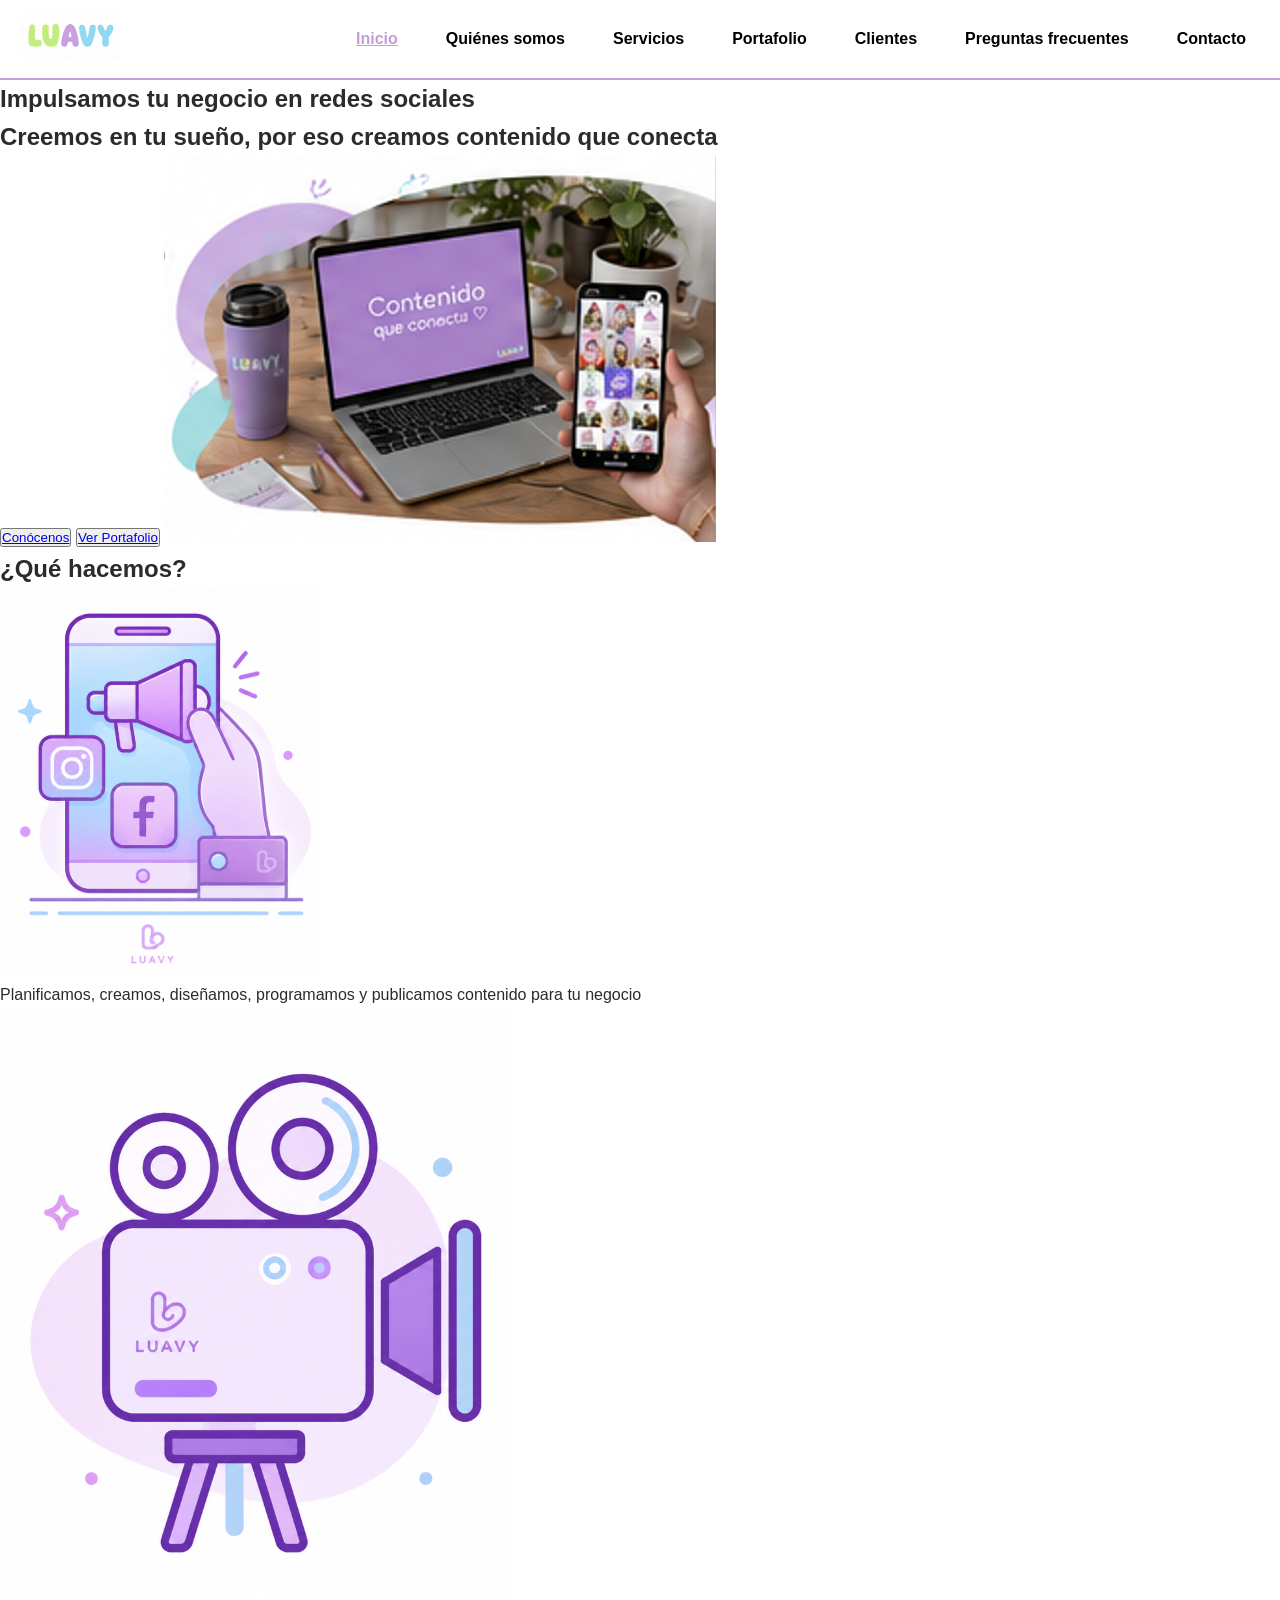
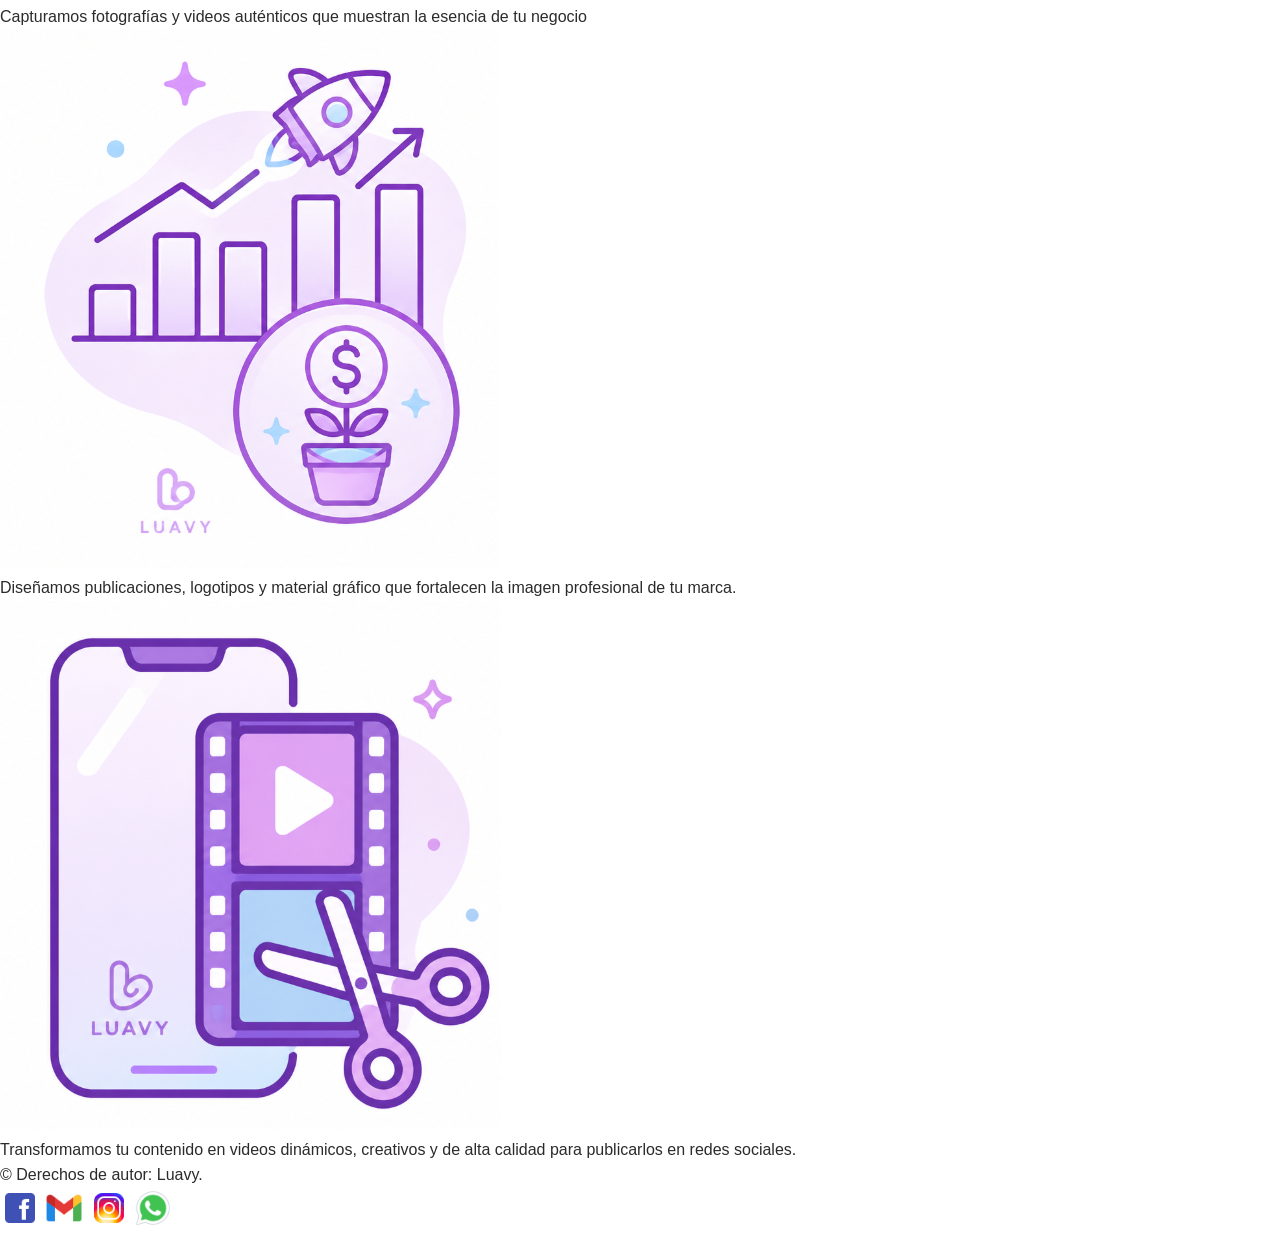
==== index.html @ 4c8e9f39 "Cambios en nav" ====
<!DOCTYPE html>
<html lang="es">
<head>
    <meta charset="UTF-8">
    <meta name="viewport" content="width=device-width, initial-scale=1.0">
    <meta name="description" content="Potencia la imagen digital de tu clínica o empresa con LUAVY. Especialistas en manejo de redes sociales, branding y diseño gráfico en Occidente. ¡Ver portafolio!">
    <meta name="keywords" content="redes sociales, diseño grafico, branding, luavy">
    <meta name="author" content="Jonder Andrey Chacón Umaña, Tania Pamela Loria Carballo, Yoel Chaves Alvarado">
    <link rel="icon" type="image/x-icon" href="img/logo/logo.ico">
    <title>Luavy - Inicio</title>
    <link rel="stylesheet" href="css/estilos.css">
</head>
<body>
    <header>
        <nav>
            <a href="index.html"><img src="img/logo/logo.jpeg" alt="Logo de Luavy" width="100" height="50"></a>
            <ul>
                <li><a href="index.html" class="activo">Inicio</a></li>
                <li><a href="pages/quienes_somos.html">Quiénes somos</a></li>
                <li><a href="pages/servicios.html">Servicios</a></li>
                <li><a href="pages/portafolio.html">Portafolio</a></li>
                <li><a href="pages/clientes.html">Clientes</a></li>
                <li><a href="pages/preguntas_frecuentes.html">Preguntas frecuentes</a></li>
                <li><a href="pages/contacto.html">Contacto</a></li>
            </ul>
        </nav>
    </header>

    <main>
        <section id="banner">
            <!-- Eslogan -->
            <h1>Impulsamos tu negocio en redes sociales</h1>
            <h2>Creemos en tu sueño, por eso creamos contenido que conecta</h2>
            <button><a href="pages/quienes_somos.html">Conócenos </a> </button>
            <button><a href="pages/portafolio.html"> Ver Portafolio</a></button>
            <img src="img/banner/banner.png" alt="Banner">
        </section>
        <!-- ¿Qué Hacemos? Resumen del trabajo y los servicios  -->
        <section class="queHacemos">
            <h2>¿Qué hacemos?</h2>
            <section class="descripcionQH">
                <!--Icono -->
                <img src="img/iconos/servicios/ManejoRedesSociales.png" alt="Manejo de Redes Sociales">
                <!-- Descripción del trabajo -->
                <p>Planificamos, creamos, diseñamos, programamos y publicamos contenido para tu negocio</p>
            </section>
            <section class="descripcionQH">
                <!--Icono -->
                <img src="img/iconos/servicios/CreaciónContenido.png" alt="Creación de Contenido">
                <!-- Descripción del trabajo -->                             
                <p>Capturamos fotografías y videos auténticos que muestran la esencia de tu negocio</p>
            </section>        
            <section class="descripcionQH">
                <!--Icono -->
                <img src="img/iconos/servicios/IdentidadVisual.png" alt="Identidad Visual">
                <!-- Descripción del trabajo -->
                <p> Diseñamos publicaciones, logotipos y material gráfico que fortalecen la imagen profesional de tu marca.</p>
            </section>
            <section class="descripcionQH">
                 <!--Icono -->
                <img src="img/iconos/servicios/Edición.png" alt="Edición">
                <!-- Descripción del trabajo -->
                <p>Transformamos tu contenido en videos dinámicos, creativos y de alta calidad para publicarlos en redes sociales.</p>
            </section>
        </section>        
    </main>

    <footer>
        <div>
            <p>&copy; Derechos de autor: Luavy.</p>
            <a href="https://www.facebook.com/share/1bbfkhf3eX/"><img src="img/iconos/redes/facebook.png" alt="Logo de Facebook" width="40" height="40"></a>
            <a href="mailto:luavycr@gmail.com"><img src="img/iconos/redes/gmail.png" alt="Logo de Correo Electrónico" width="40" height="40"></a>
            <a href="https://www.instagram.com/luavycr?igsh=MXdvM2ttZTNzbWc0"><img src="img/iconos/redes/instagram.png" alt="Logo de Instagram" width="40" height="40"></a>
            <a href="https://wa.me/50671424874"><img src="img/iconos/redes/whatsapp.png" alt="Logo de WhatsApp" width="40" height="40"></a>
        </div>
    </footer>
</body>
</html>
---- css/estilos.css ----
* {
    box-sizing: border-box;
    margin: 0;
    padding: 0;
}

body {
    font-family: 'Segoe UI', Verdana, Arial, sans-serif;
    background-color: #ffffff;
    color: #2b2b2b;
    line-height: 1.6;
}

header {
    padding: 10px 0;
    border-bottom: 2px solid #c49ed4;
}

nav {
    display: flex;
    justify-content: space-between;
    align-items: center;
    padding: 0 20px;
}

header nav ul {
    list-style: none;
    display: flex;
    flex-wrap: wrap;
    justify-content: center;
    gap: 20px;
    padding: 10px 0;
}

header nav ul li a {
    color: #000000;
    text-decoration: none;
    font-weight: 600;
    padding: 6px 14px;
    border-radius: 6px;
    transition: background-color 0.3s ease, color 0.3s ease;
}

header nav ul li a:hover {
    border: 2px solid #c49ed4;
    text-decoration: underline;
}

header nav ul li a.activo {
    color: #c49ed4;
    text-decoration: underline;
}
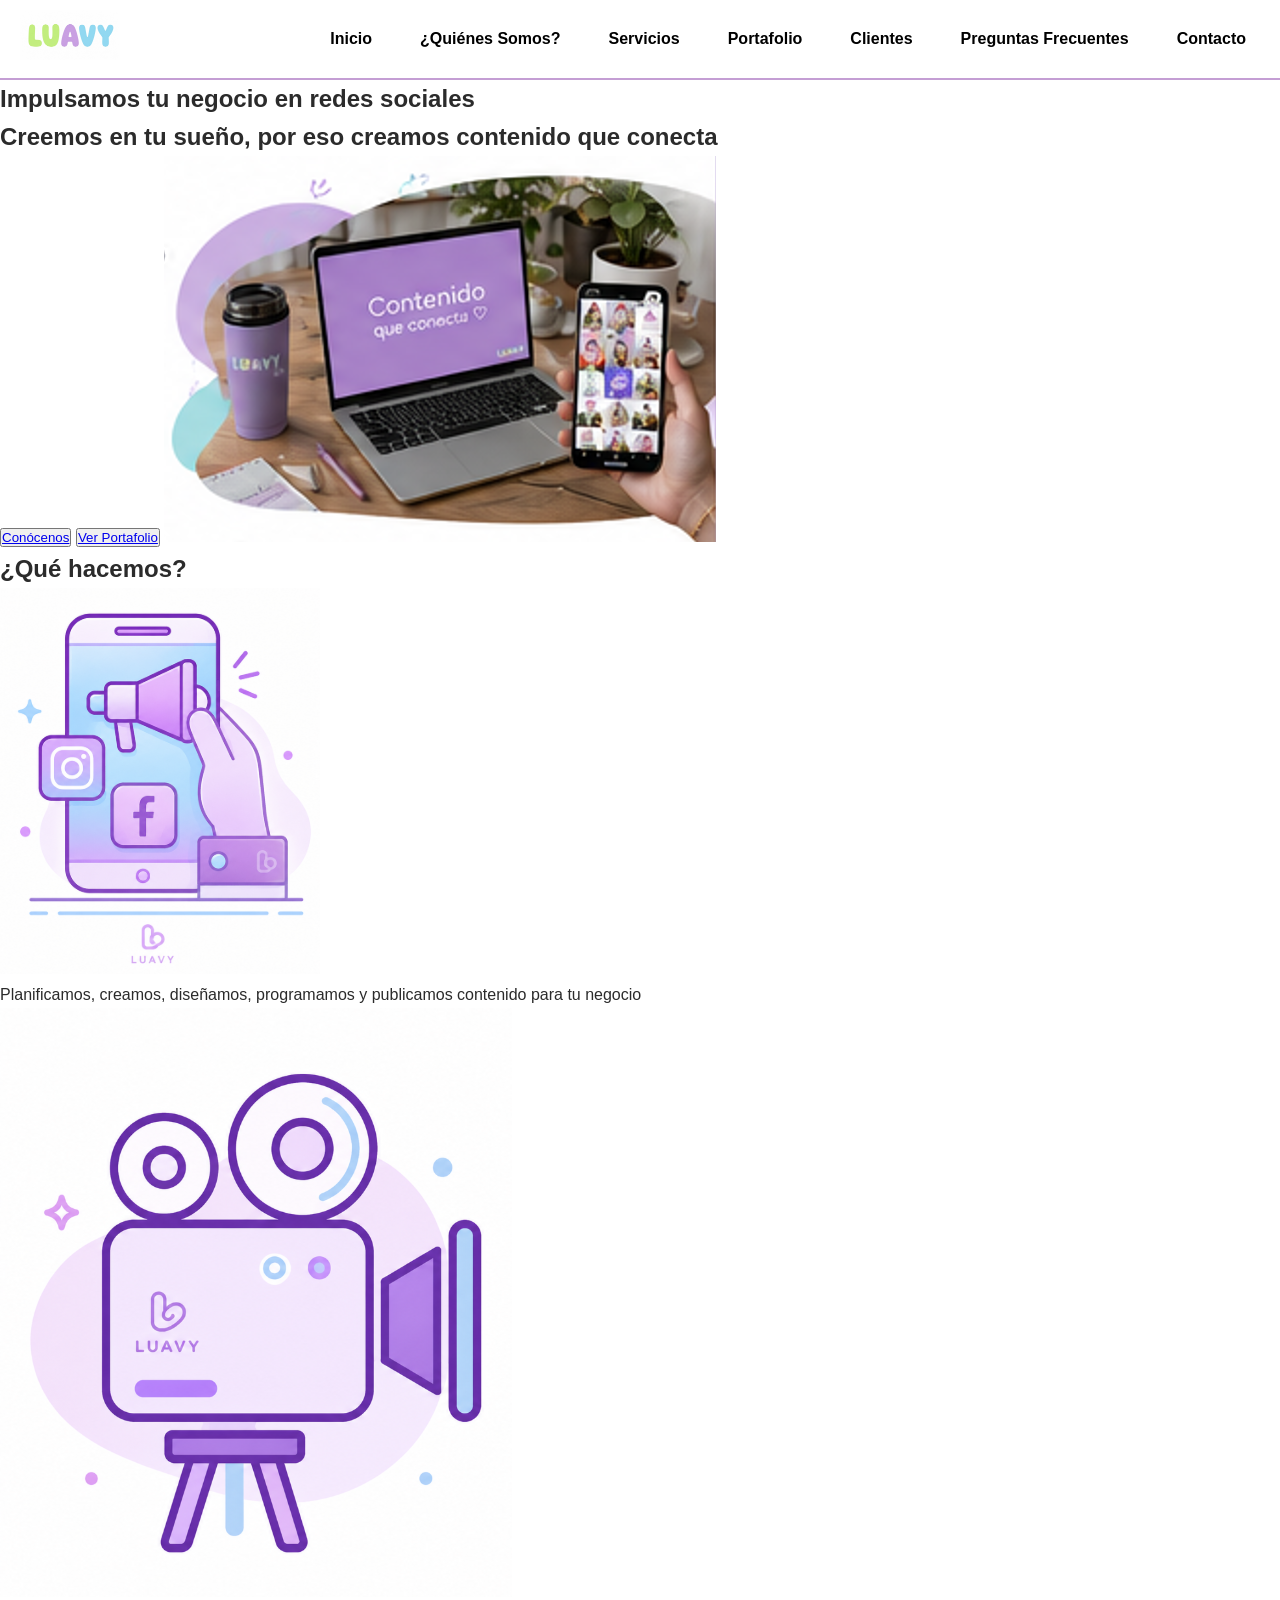
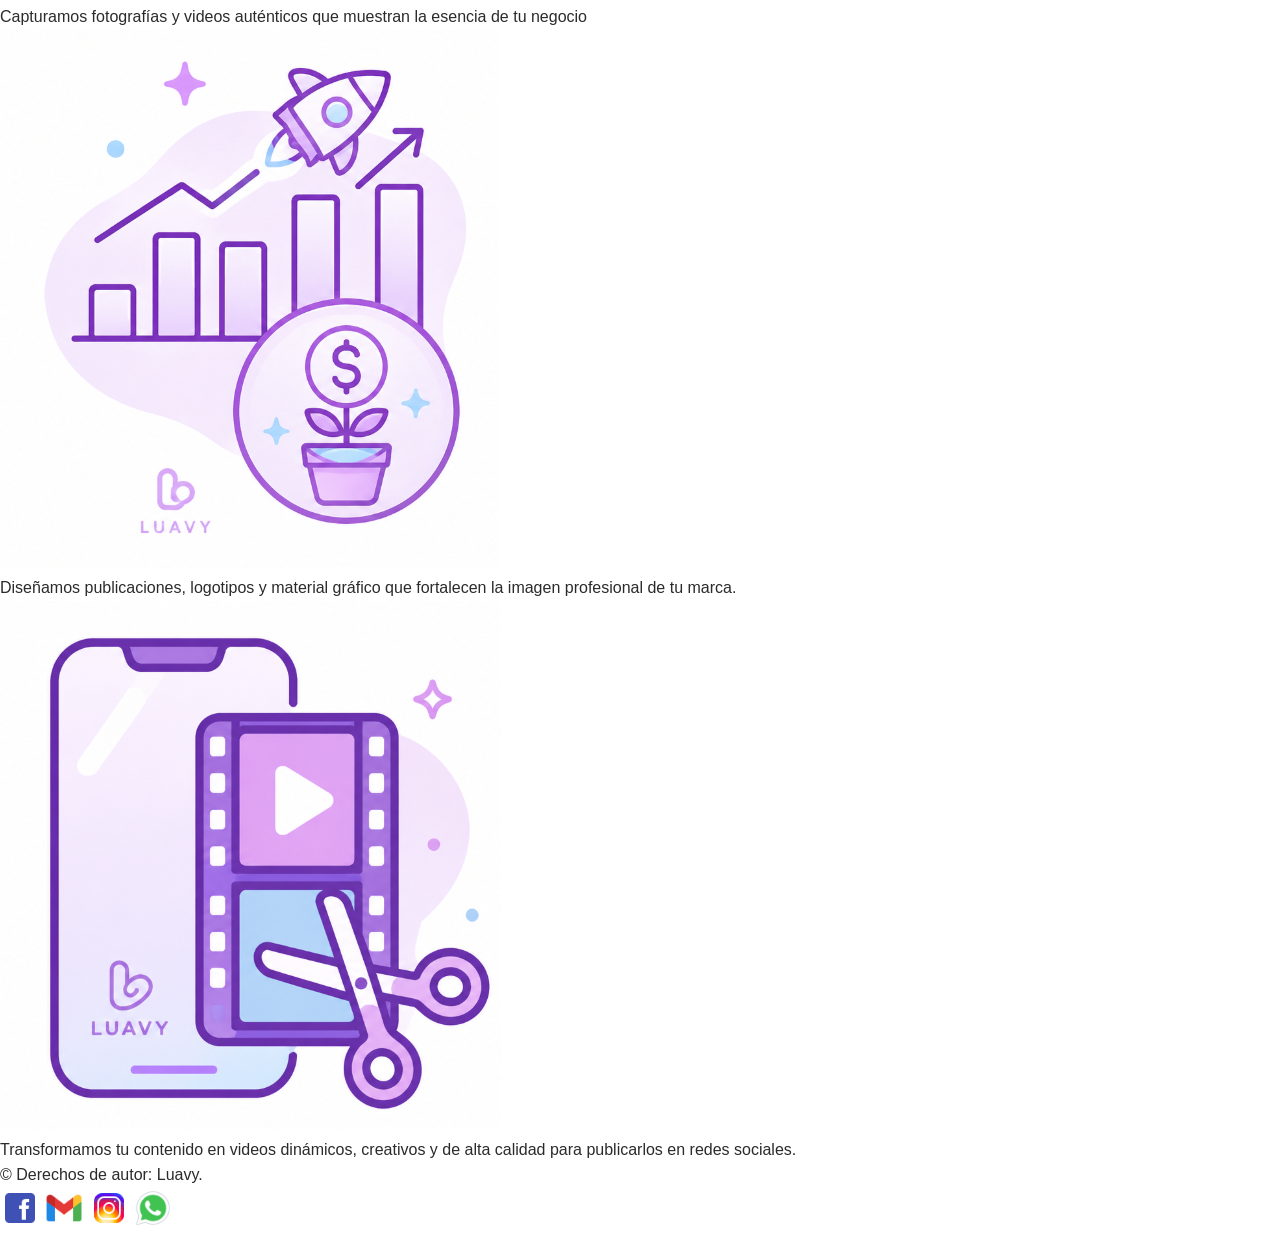
==== commit 743edfda: "Correcciones otográficas" ====
--- a/index.html
+++ b/index.html
@@ -7,20 +7,20 @@
     <meta name="keywords" content="redes sociales, diseño grafico, branding, luavy">
     <meta name="author" content="Jonder Andrey Chacón Umaña, Tania Pamela Loria Carballo, Yoel Chaves Alvarado">
     <link rel="icon" type="image/x-icon" href="img/logo/logo.ico">
+    <link rel="stylesheet" href="css/estilos.css">
     <title>Luavy - Inicio</title>
-    <link rel="stylesheet" href="css/estilos.css">
 </head>
 <body>
     <header>
         <nav>
             <a href="index.html"><img src="img/logo/logo.jpeg" alt="Logo de Luavy" width="100" height="50"></a>
-            <ul>
-                <li><a href="index.html" class="activo">Inicio</a></li>
-                <li><a href="pages/quienes_somos.html">Quiénes somos</a></li>
+            <ul>                
+                <li><a href="index.html">Inicio</a></li>
+                <li><a href="pages/quienes_somos.html">¿Quiénes Somos?</a></li>
                 <li><a href="pages/servicios.html">Servicios</a></li>
                 <li><a href="pages/portafolio.html">Portafolio</a></li>
                 <li><a href="pages/clientes.html">Clientes</a></li>
-                <li><a href="pages/preguntas_frecuentes.html">Preguntas frecuentes</a></li>
+                <li><a href="pages/preguntas_frecuentes.html">Preguntas Frecuentes</a></li>
                 <li><a href="pages/contacto.html">Contacto</a></li>
             </ul>
         </nav>
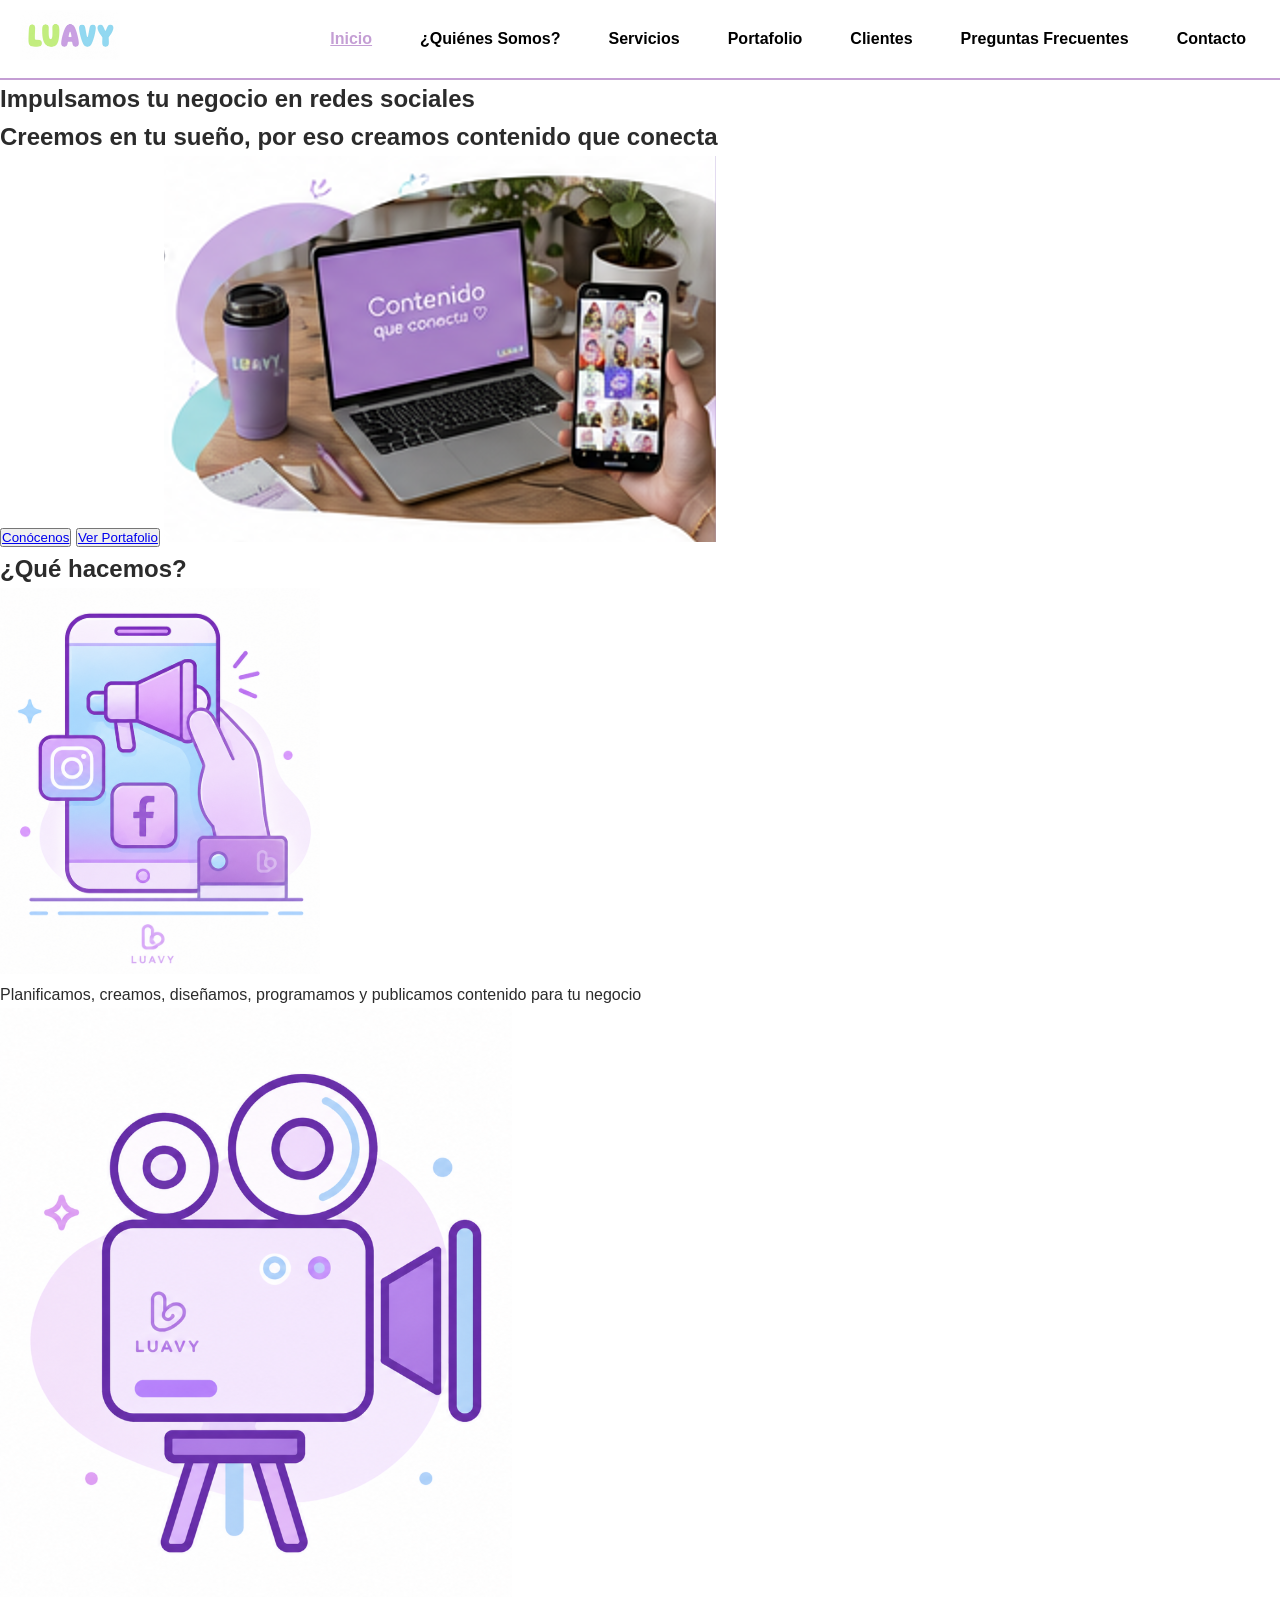
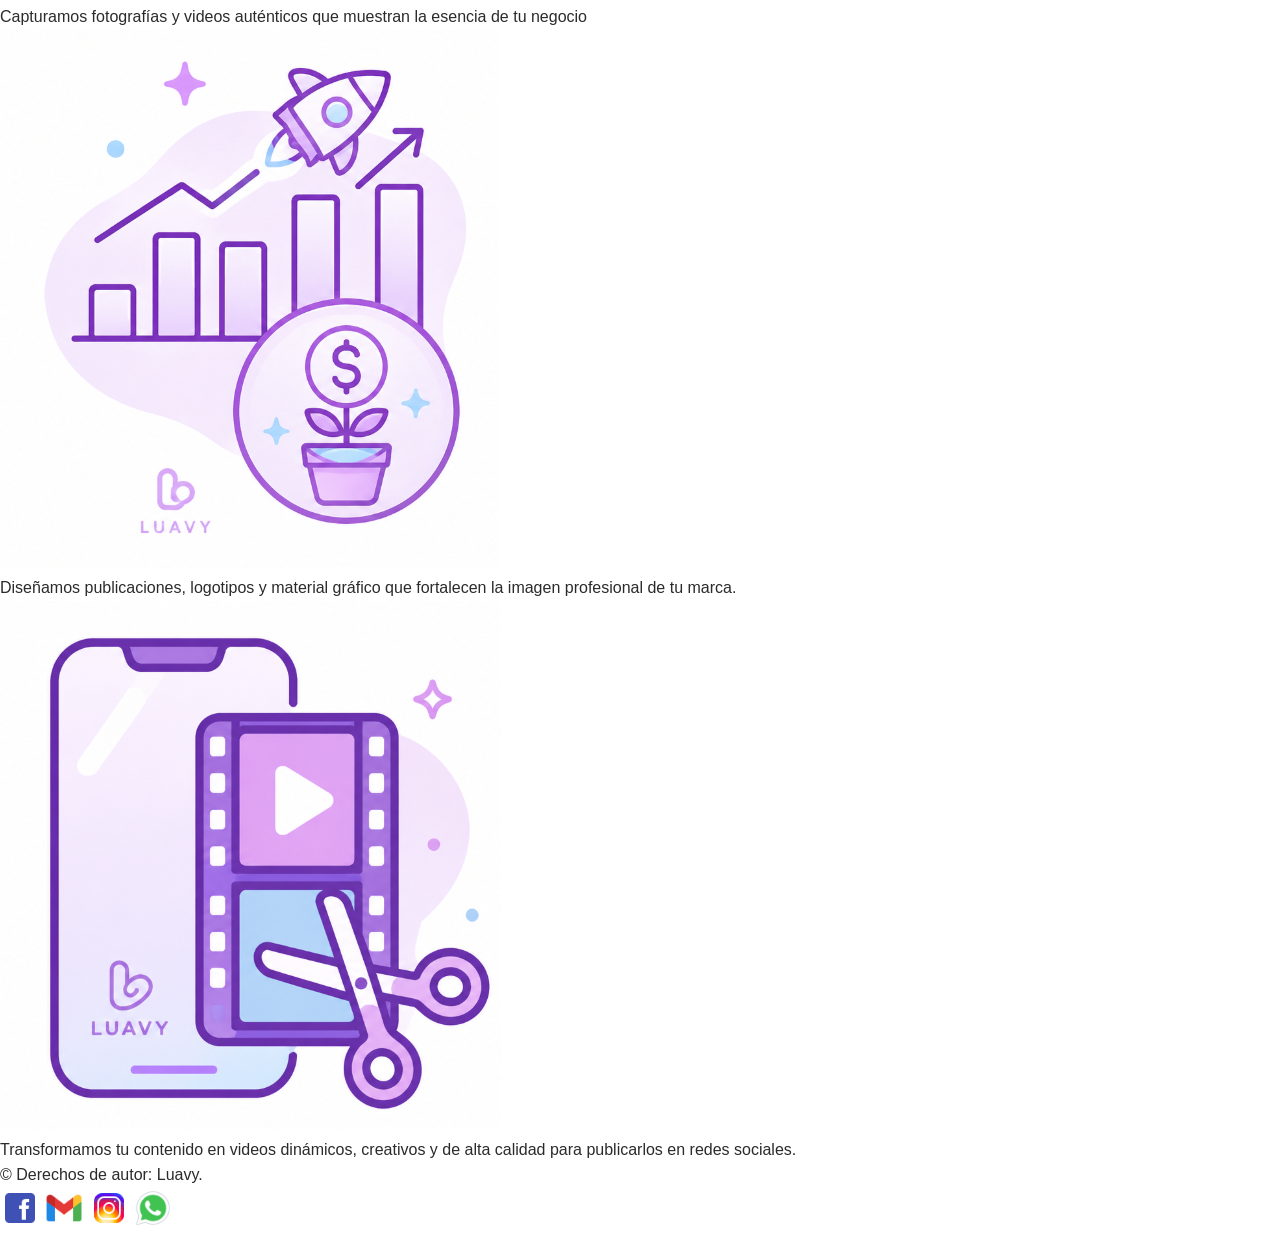
==== commit 8a3e6a6e: "Merge branch 'main' of https://github.com/Jonder12/Sitio_Web_Luavy" ====
--- a/index.html
+++ b/index.html
@@ -9,13 +9,14 @@
     <link rel="icon" type="image/x-icon" href="img/logo/logo.ico">
     <link rel="stylesheet" href="css/estilos.css">
     <title>Luavy - Inicio</title>
+    <link rel="stylesheet" href="css/estilos.css">
 </head>
 <body>
     <header>
         <nav>
             <a href="index.html"><img src="img/logo/logo.jpeg" alt="Logo de Luavy" width="100" height="50"></a>
             <ul>                
-                <li><a href="index.html">Inicio</a></li>
+                <li><a href="index.html" class="activo">Inicio</a></li>
                 <li><a href="pages/quienes_somos.html">¿Quiénes Somos?</a></li>
                 <li><a href="pages/servicios.html">Servicios</a></li>
                 <li><a href="pages/portafolio.html">Portafolio</a></li>
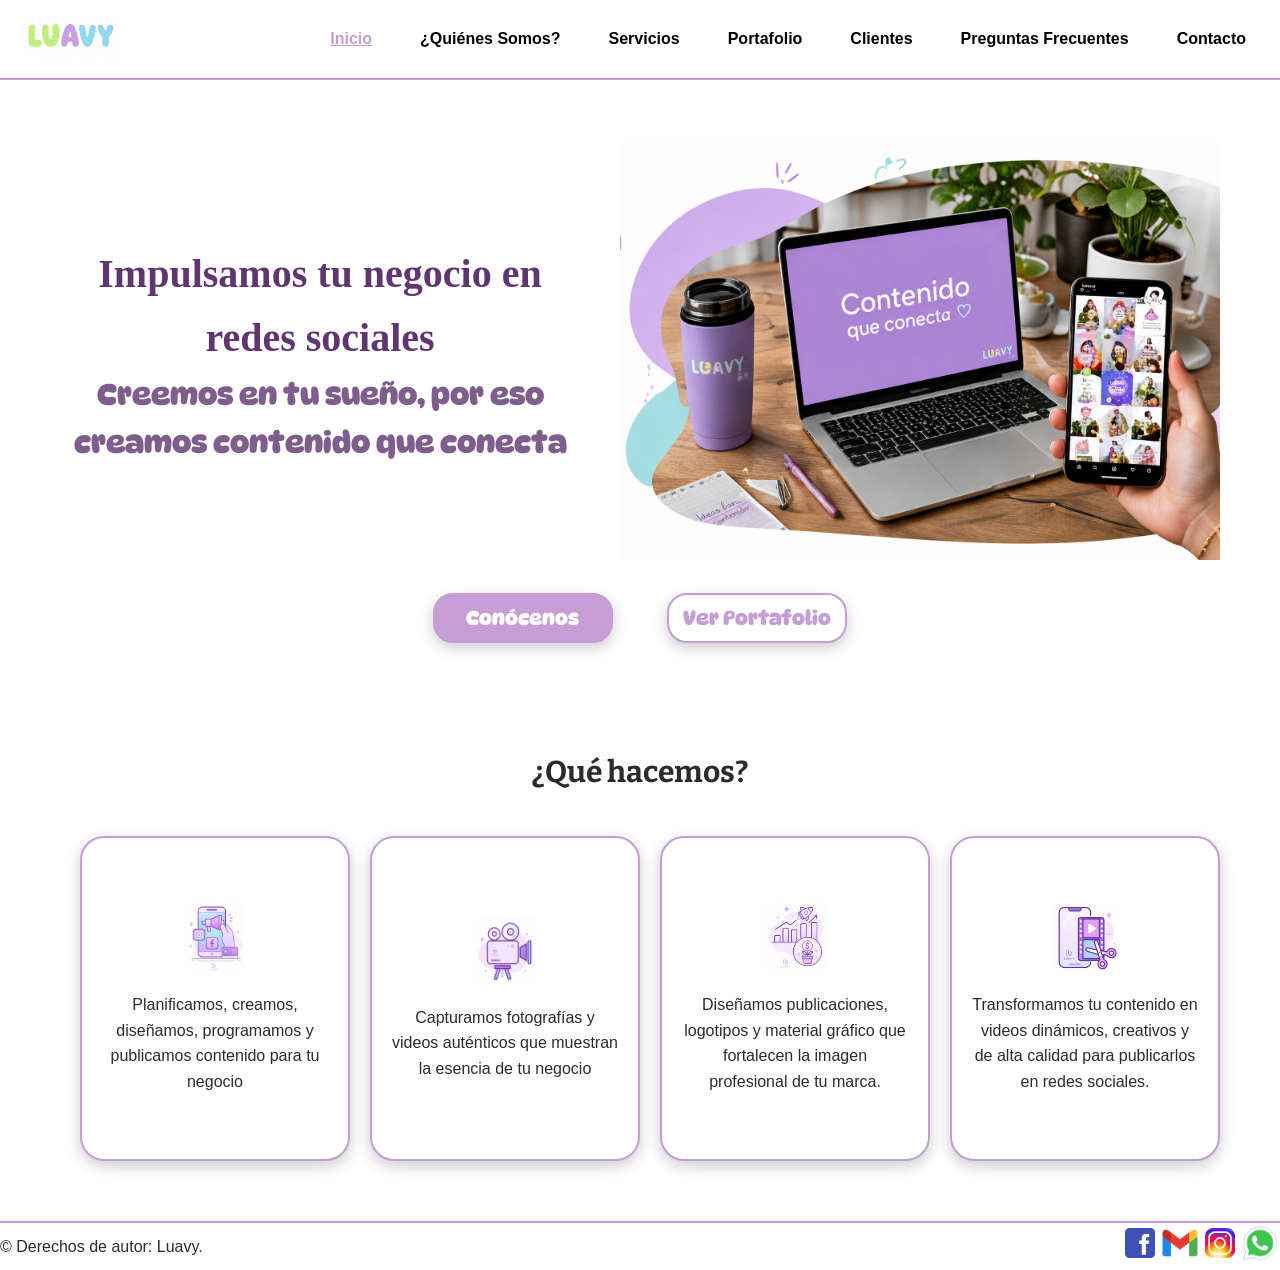
==== commit 3a10b5ac: "Diseño CSS de Inicio" ====
--- a/index.html
+++ b/index.html
@@ -9,7 +9,7 @@
     <link rel="icon" type="image/x-icon" href="img/logo/logo.ico">
     <link rel="stylesheet" href="css/estilos.css">
     <title>Luavy - Inicio</title>
-    <link rel="stylesheet" href="css/estilos.css">
+    <link rel="stylesheet" href="css/inicio.css">
 </head>
 <body>
     <header>
@@ -29,37 +29,45 @@
 
     <main>
         <section id="banner">
-            <!-- Eslogan -->
-            <h1>Impulsamos tu negocio en redes sociales</h1>
-            <h2>Creemos en tu sueño, por eso creamos contenido que conecta</h2>
-            <button><a href="pages/quienes_somos.html">Conócenos </a> </button>
-            <button><a href="pages/portafolio.html"> Ver Portafolio</a></button>
-            <img src="img/banner/banner.png" alt="Banner">
+            <div class="contenidoBanner">
+                <div class="textoBanner">
+                    <!-- Eslogan -->
+                    <h1>Impulsamos tu negocio en redes sociales</h1>
+                    <h2>Creemos en tu sueño, por eso creamos contenido que conecta</h2>
+                </div>
+                <div class="imagenBanner">
+                    <img src="img/banner/banner.png" alt="Banner">
+                </div>
+            </div>
+            <div class="botonesBanner">
+                <button id="btnConocenos"><a href="pages/quienes_somos.html">Conócenos </a> </button>
+                <button id="btnPortafolio"><a href="pages/portafolio.html"> Ver Portafolio</a></button>
+            </div>
         </section>
         <!-- ¿Qué Hacemos? Resumen del trabajo y los servicios  -->
         <section class="queHacemos">
-            <h2>¿Qué hacemos?</h2>
+            <h2>¿Qué hacemos?</h2><br>
             <section class="descripcionQH">
                 <!--Icono -->
-                <img src="img/iconos/servicios/ManejoRedesSociales.png" alt="Manejo de Redes Sociales">
+                <img  class="iconoQH" src="img/iconos/servicios/ManejoRedesSociales.png" alt="Manejo de Redes Sociales">
                 <!-- Descripción del trabajo -->
                 <p>Planificamos, creamos, diseñamos, programamos y publicamos contenido para tu negocio</p>
             </section>
             <section class="descripcionQH">
                 <!--Icono -->
-                <img src="img/iconos/servicios/CreaciónContenido.png" alt="Creación de Contenido">
+                <img class="iconoQH" src="img/iconos/servicios/CreaciónContenido.png" alt="Creación de Contenido">
                 <!-- Descripción del trabajo -->                             
                 <p>Capturamos fotografías y videos auténticos que muestran la esencia de tu negocio</p>
             </section>        
             <section class="descripcionQH">
                 <!--Icono -->
-                <img src="img/iconos/servicios/IdentidadVisual.png" alt="Identidad Visual">
+                <img class="iconoQH" src="img/iconos/servicios/IdentidadVisual.png" alt="Identidad Visual">
                 <!-- Descripción del trabajo -->
                 <p> Diseñamos publicaciones, logotipos y material gráfico que fortalecen la imagen profesional de tu marca.</p>
             </section>
             <section class="descripcionQH">
                  <!--Icono -->
-                <img src="img/iconos/servicios/Edición.png" alt="Edición">
+                <img class="iconoQH" src="img/iconos/servicios/Edición.png" alt="Edición">
                 <!-- Descripción del trabajo -->
                 <p>Transformamos tu contenido en videos dinámicos, creativos y de alta calidad para publicarlos en redes sociales.</p>
             </section>
--- a/css/estilos.css
+++ b/css/estilos.css
@@ -9,6 +9,7 @@
     background-color: #ffffff;
     color: #2b2b2b;
     line-height: 1.6;
+    text-align: center;
 }
 
 header {
@@ -49,4 +50,23 @@
 header nav ul li a.activo {
     color: #c49ed4;
     text-decoration: underline;
+}
+
+footer {
+    border-top: 2px solid #C49ED4;
+}
+ 
+footer div {
+    display: flex;
+    justify-content: space-between;
+    align-items: center;
+    width: 100%;
+}
+ 
+footer div a:first-of-type {
+    margin-left: auto;
+}
+ 
+footer img:hover {
+    transform: rotateZ(45deg);
 }
--- a/css/inicio.css
+++ b/css/inicio.css
@@ -0,0 +1,129 @@
+@import url('https://fonts.googleapis.com/css2?family=Chewy&family=STIX+Two+Text:ital,wght@0,400..700;1,400..700&family=Shadows+Into+Light&display=swap');
+@import url('https://fonts.googleapis.com/css2?family=Chewy&family=DynaPuff:wght@400..700&family=STIX+Two+Text:ital,wght@0,400..700;1,400..700&family=Shadows+Into+Light&display=swap');
+@import url('https://fonts.googleapis.com/css2?family=Bitter:ital,wght@0,100..900;1,100..900&family=Chewy&family=DynaPuff:wght@400..700&family=STIX+Two+Text:ital,wght@0,400..700;1,400..700&family=Shadows+Into+Light&display=swap');
+#banner{
+    max-width: 1200px;
+    margin: 40px auto;
+    padding: 20px;
+}
+.contenidoBanner{
+    display: flex;
+    justify-content: center;
+    align-items: center;
+    gap: 40px;
+}
+.contenidoBanner img{
+    
+    max-width: 600px;
+    height: auto;
+}
+.textoBanner{
+    width: 100%;
+    text-align: center;
+}
+h1{
+    font-family: Chewy;
+    font-size: 40px;
+    color: #49195ee0;
+}
+.textoBanner h2{
+    font-family: DynaPuff;
+    font-size: 30px;
+    color: #49195eb4;
+}
+.queHacemos{ 
+  display: flex;
+  justify-content: center;
+  flex-wrap: wrap;
+  flex-direction: row; /* Apila las tarjetas horizontalmente */
+  align-items: center;    /* Centra cada tarjeta horizontalmente */
+  gap: 20px;              /* Espacio vertical entre tarjetas */
+  max-width: 1200px; 
+  margin: 40px auto; 
+  padding: 20px;
+}
+.queHacemos h2{
+    font-family: Bitter;
+    font-size: 30px;
+    text-align: center;
+    width: 100%;
+    margin: 0 0 20px 0;
+    display: flex;
+    align-items: center;
+    justify-content: center;
+    gap: 20px;
+}
+.descripcionQH{
+  display: flex;
+  flex-direction: column;
+  align-items: center;
+  justify-content: center;
+  max-width: 850px; 
+  width: 270px;
+  height: 325px;
+  border: 2px solid #c49ed4; 
+  border-radius: 24px; 
+  box-shadow: 0px 5px 15px rgba(0, 0, 0, 0.2);
+  padding: 20px;
+  gap: 20px;
+  text-align: center;
+  background-color: #ffffff;
+  box-sizing: border-box;
+}
+.iconoQH{
+    height: 70px;
+    width: 70px;
+    object-fit: contain;
+}
+#btnConocenos, #btnPortafolio{
+    height: 50px;
+    width: 180px;
+    border-radius: 20px;
+    font-family: DynaPuff;
+    font-size: 20px;
+    font-weight: bold;
+    cursor: pointer;
+    transition: 0.3s;
+    box-shadow: 0px 5px 15px rgba(0, 0, 0, 0.2);
+    margin: 25px; 
+    transition: background-color 0.2s ease, border-color 0.2s ease, color 0.2s ease;   
+}
+#btnConocenos{
+    background-color: #c49ed4;
+    border: 2px solid #c49ed4;    
+}
+#btnPortafolio{
+    background-color: white;
+    border: 2px solid #c49ed4;
+}
+#btnConocenos a, #btnPortafolio a{
+    text-decoration: none;
+    font-weight: bold;
+    display: block; /*El enlace ocupa todo el botón*/
+    line-height: normal; /*El texto queda centrado verticalmente.*/
+    justify-content: center;
+    transition: color 0.2s ease;
+}
+#btnConocenos a{
+    color: white;
+}
+#btnPortafolio a{
+    color: #c49ed4;
+}
+#btnConocenos:hover, #btnPortafolio:hover{
+    transform: scale(1.05);
+}
+#btnConocenos:active{
+    background-color: white;
+    border: 2px solid #c49ed4;
+}
+#btnConocenos a:active{
+    color: #c49ed4;
+}
+#btnPortafolio:active{
+    background-color: #c49ed4;
+    border: 2px solid #c49ed4 ;
+}
+#btnPortafolio a:active{
+    color: white;
+}
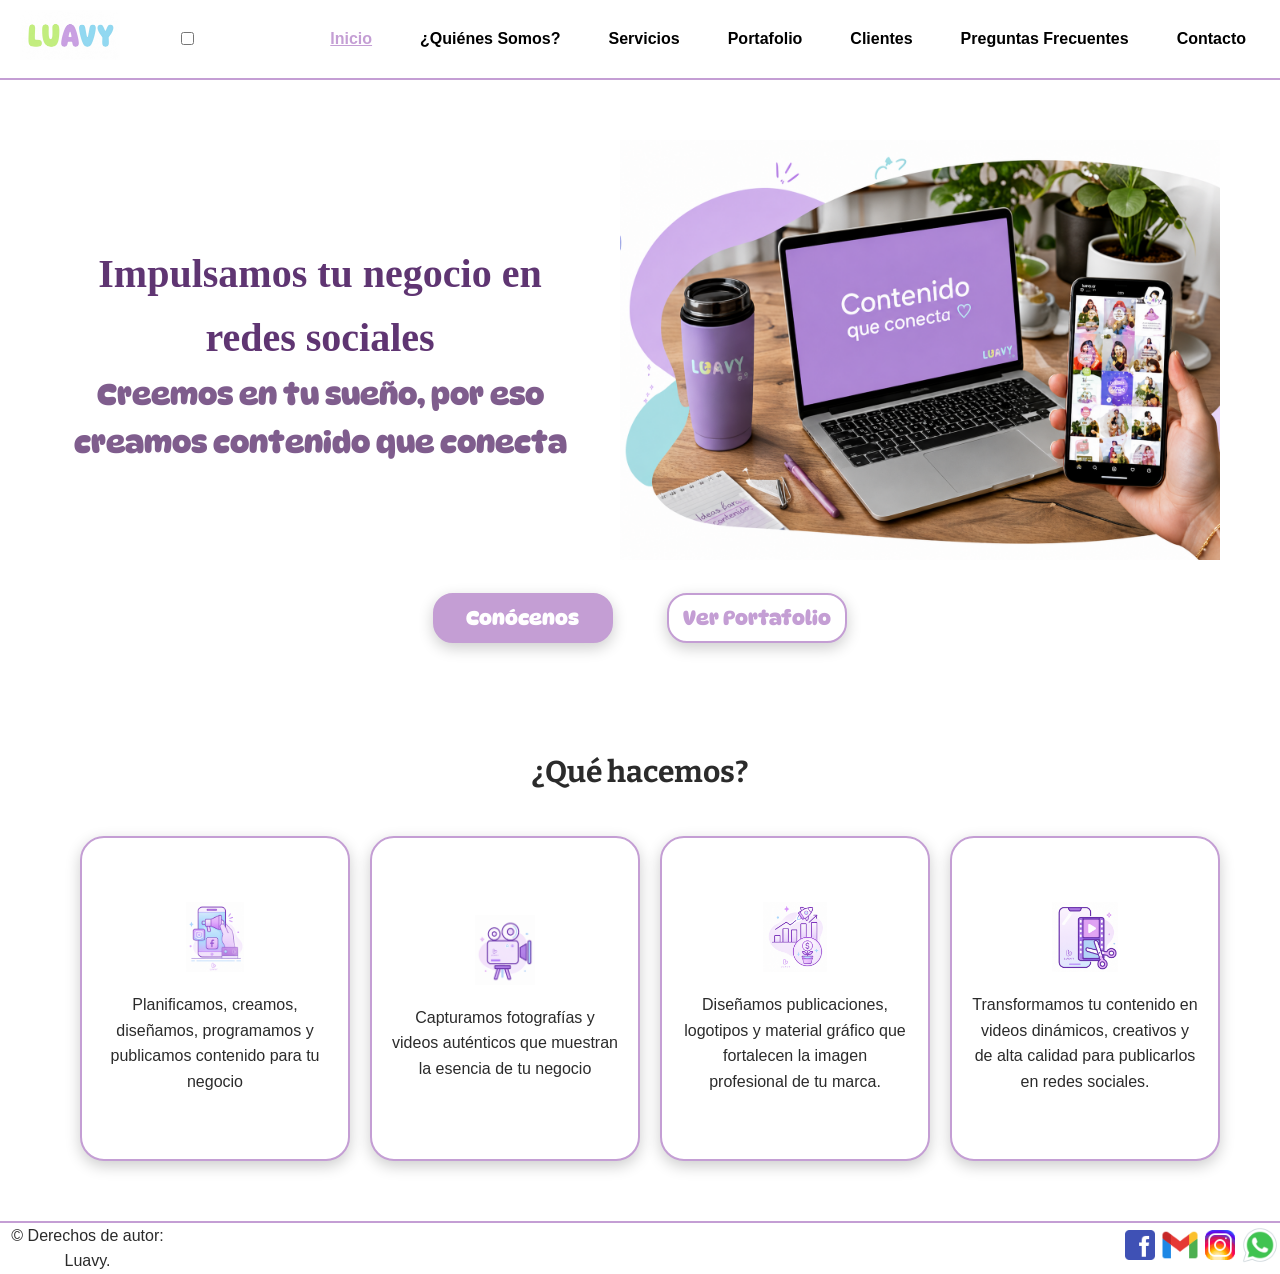
==== commit 90f05cae: "Cambios en html para implementar menu hamburguesa y nuevo footer" ====
--- a/index.html
+++ b/index.html
@@ -15,6 +15,8 @@
     <header>
         <nav>
             <a href="index.html"><img src="img/logo/logo.jpeg" alt="Logo de Luavy" width="100" height="50"></a>
+            <input type="checkbox" id="menu-toggle" class="menu-toggle">
+            <label for="menu-toggle" class="menu-btn" aria-label="Abrir menú"><span></span><span></span><span></span></label>
             <ul>                
                 <li><a href="index.html" class="activo">Inicio</a></li>
                 <li><a href="pages/quienes_somos.html">¿Quiénes Somos?</a></li>
@@ -77,10 +79,12 @@
     <footer>
         <div>
             <p>&copy; Derechos de autor: Luavy.</p>
-            <a href="https://www.facebook.com/share/1bbfkhf3eX/"><img src="img/iconos/redes/facebook.png" alt="Logo de Facebook" width="40" height="40"></a>
-            <a href="mailto:luavycr@gmail.com"><img src="img/iconos/redes/gmail.png" alt="Logo de Correo Electrónico" width="40" height="40"></a>
-            <a href="https://www.instagram.com/luavycr?igsh=MXdvM2ttZTNzbWc0"><img src="img/iconos/redes/instagram.png" alt="Logo de Instagram" width="40" height="40"></a>
-            <a href="https://wa.me/50671424874"><img src="img/iconos/redes/whatsapp.png" alt="Logo de WhatsApp" width="40" height="40"></a>
+            <div class="redes">
+                <a href="https://www.facebook.com/share/1bbfkhf3eX/"><img src="img/iconos/redes/facebook.png" alt="Logo de Facebook" width="40" height="40"></a>
+                <a href="mailto:luavycr@gmail.com"><img src="img/iconos/redes/gmail.png" alt="Logo de Correo Electrónico" width="40" height="40"></a>
+                <a href="https://www.instagram.com/luavycr?igsh=MXdvM2ttZTNzbWc0"><img src="img/iconos/redes/instagram.png" alt="Logo de Instagram" width="40" height="40"></a>
+                <a href="https://wa.me/50671424874"><img src="img/iconos/redes/whatsapp.png" alt="Logo de WhatsApp" width="40" height="40"></a>
+            </div>
         </div>
     </footer>
 </body>
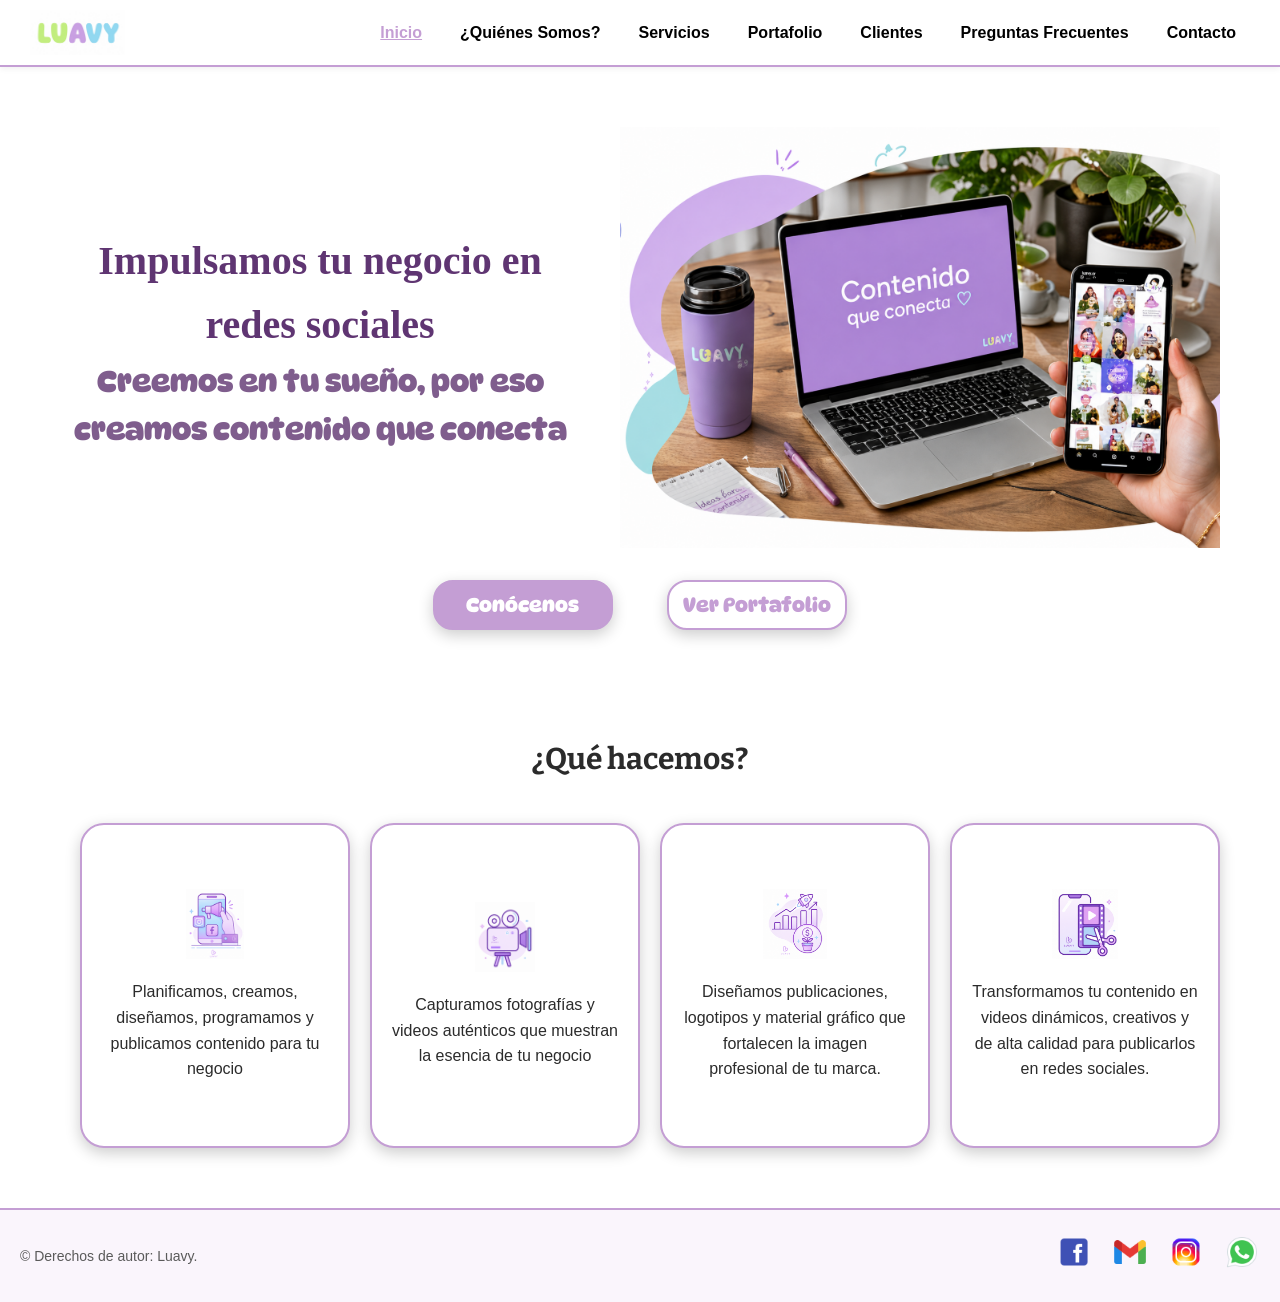
==== commit c42f60ab: "Css para menu hamburgesa, header y footer responsive y cambios nemores en html" ====
--- a/index.html
+++ b/index.html
@@ -77,7 +77,7 @@
     </main>
 
     <footer>
-        <div>
+        <div class="footer-container">
             <p>&copy; Derechos de autor: Luavy.</p>
             <div class="redes">
                 <a href="https://www.facebook.com/share/1bbfkhf3eX/"><img src="img/iconos/redes/facebook.png" alt="Logo de Facebook" width="40" height="40"></a>
--- a/css/estilos.css
+++ b/css/estilos.css
@@ -1,3 +1,6 @@
+/* =========================================================
+   RESET GENERAL
+   ========================================================= */
 * {
     box-sizing: border-box;
     margin: 0;
@@ -12,61 +15,221 @@
     text-align: center;
 }
 
+/* =========================================================
+   HEADER Y NAVEGACIÓN (Mobile First)
+   ========================================================= */
 header {
-    padding: 10px 0;
+    position: sticky;
+    top: 0;
+    z-index: 100;
+    background-color: #ffffff;
     border-bottom: 2px solid #c49ed4;
-}
-
-nav {
-    display: flex;
+    box-shadow: 0 2px 6px rgba(0, 0, 0, 0.06);
+}
+
+header nav {
+    display: flex;
+    align-items: center;
     justify-content: space-between;
+    flex-wrap: wrap;
+    padding: 10px 20px;
+    position: relative;
+}
+
+header nav > a {
+    display: flex;
     align-items: center;
-    padding: 0 20px;
-}
-
+}
+
+header nav > a img {
+    display: block;
+    height: 45px;
+    width: auto;
+    transition: transform 0.3s ease;
+}
+
+header nav > a img:hover {
+    transform: scale(1.05);
+}
+
+/* Botón hamburguesa (visible solo en móvil) */
+.menu-toggle {
+    position: absolute;
+    opacity: 0;
+    pointer-events: none;
+}
+
+.menu-btn {
+    display: flex;
+    flex-direction: column;
+    justify-content: center;
+    gap: 5px;
+    width: 32px;
+    height: 32px;
+    cursor: pointer;
+    padding: 4px;
+}
+
+.menu-btn span {
+    display: block;
+    height: 3px;
+    width: 100%;
+    background-color: #2b2b2b;
+    border-radius: 2px;
+    transition: transform 0.3s ease, opacity 0.3s ease, background-color 0.3s ease;
+}
+
+.menu-btn:hover span {
+    background-color: #c49ed4;
+}
+
+/* Animación de hamburguesa a "X" cuando el menú está abierto */
+.menu-toggle:checked ~ .menu-btn span:nth-child(1) {
+    transform: translateY(8px) rotate(45deg);
+}
+
+.menu-toggle:checked ~ .menu-btn span:nth-child(2) {
+    opacity: 0;
+}
+
+.menu-toggle:checked ~ .menu-btn span:nth-child(3) {
+    transform: translateY(-8px) rotate(-45deg);
+}
+
+/* Menú desplegable (oculto por defecto en móvil) */
 header nav ul {
     list-style: none;
-    display: flex;
-    flex-wrap: wrap;
-    justify-content: center;
-    gap: 20px;
-    padding: 10px 0;
+    display: none;
+    flex-direction: column;
+    width: 100%;
+    order: 3;
+    padding-top: 10px;
+    margin-top: 10px;
+    border-top: 1px solid #f0e3f5;
+}
+
+.menu-toggle:checked ~ ul {
+    display: flex;
+}
+
+header nav ul li {
+    width: 100%;
 }
 
 header nav ul li a {
+    display: block;
     color: #000000;
     text-decoration: none;
     font-weight: 600;
-    padding: 6px 14px;
+    padding: 12px 14px;
     border-radius: 6px;
     transition: background-color 0.3s ease, color 0.3s ease;
 }
 
 header nav ul li a:hover {
-    border: 2px solid #c49ed4;
+    background-color: #f5eaf9;
+    color: #7a4d8c;
+}
+
+header nav ul li a.activo {
+    color: #7a4d8c;
+    background-color: #f5eaf9;
     text-decoration: underline;
 }
 
-header nav ul li a.activo {
-    color: #c49ed4;
-    text-decoration: underline;
-}
-
+/* A partir de escritorio: menú horizontal, sin hamburguesa */
+@media (min-width: 1024px) {
+    header nav {
+        flex-wrap: nowrap;
+        padding: 10px 30px;
+    }
+
+    .menu-btn {
+        display: none;
+    }
+
+    header nav ul {
+        display: flex;
+        flex-direction: row;
+        flex-wrap: wrap;
+        justify-content: center;
+        align-items: center;
+        gap: 10px;
+        width: auto;
+        order: initial;
+        padding-top: 0;
+        margin-top: 0;
+        border-top: none;
+    }
+
+    header nav ul li {
+        width: auto;
+    }
+
+    header nav ul li a {
+        padding: 8px 14px;
+    }
+
+    header nav ul li a:hover {
+        border: 2px solid #c49ed4;
+        background-color: transparent;
+        text-decoration: underline;
+        padding: 6px 12px;
+    }
+
+    header nav ul li a.activo {
+        background-color: transparent;
+        color: #c49ed4;
+        text-decoration: underline;
+    }
+}
+
+/* =========================================================
+   FOOTER (Mobile First)
+   ========================================================= */
 footer {
-    border-top: 2px solid #C49ED4;
-}
- 
-footer div {
-    display: flex;
+    background-color: #faf5fc;
+    border-top: 2px solid #c49ed4;
+    padding: 24px 20px;
+    margin-top: 40px;
+}
+
+footer .footer-container {
+    display: flex;
+    flex-direction: row;
+    align-items: center;
     justify-content: space-between;
-    align-items: center;
-    width: 100%;
-}
- 
-footer div a:first-of-type {
-    margin-left: auto;
-}
- 
+    gap: 16px;
+    width: 100%;
+}
+
+footer p {
+    font-size: 14px;
+    color: #5a5a5a;
+}
+
+footer .redes {
+    display: flex;
+    gap: 18px;
+}
+
+footer img {
+    width: 32px;
+    height: 32px;
+    transition: transform 0.3s ease;
+}
+
 footer img:hover {
-    transform: rotateZ(45deg);
+    transform: scale(1.10);
+}
+
+@media (min-width: 1024px) {
+    footer .redes {
+        gap: 20px;
+    }
+
+    footer img {
+        width: 36px;
+        height: 36px;
+    }
 }
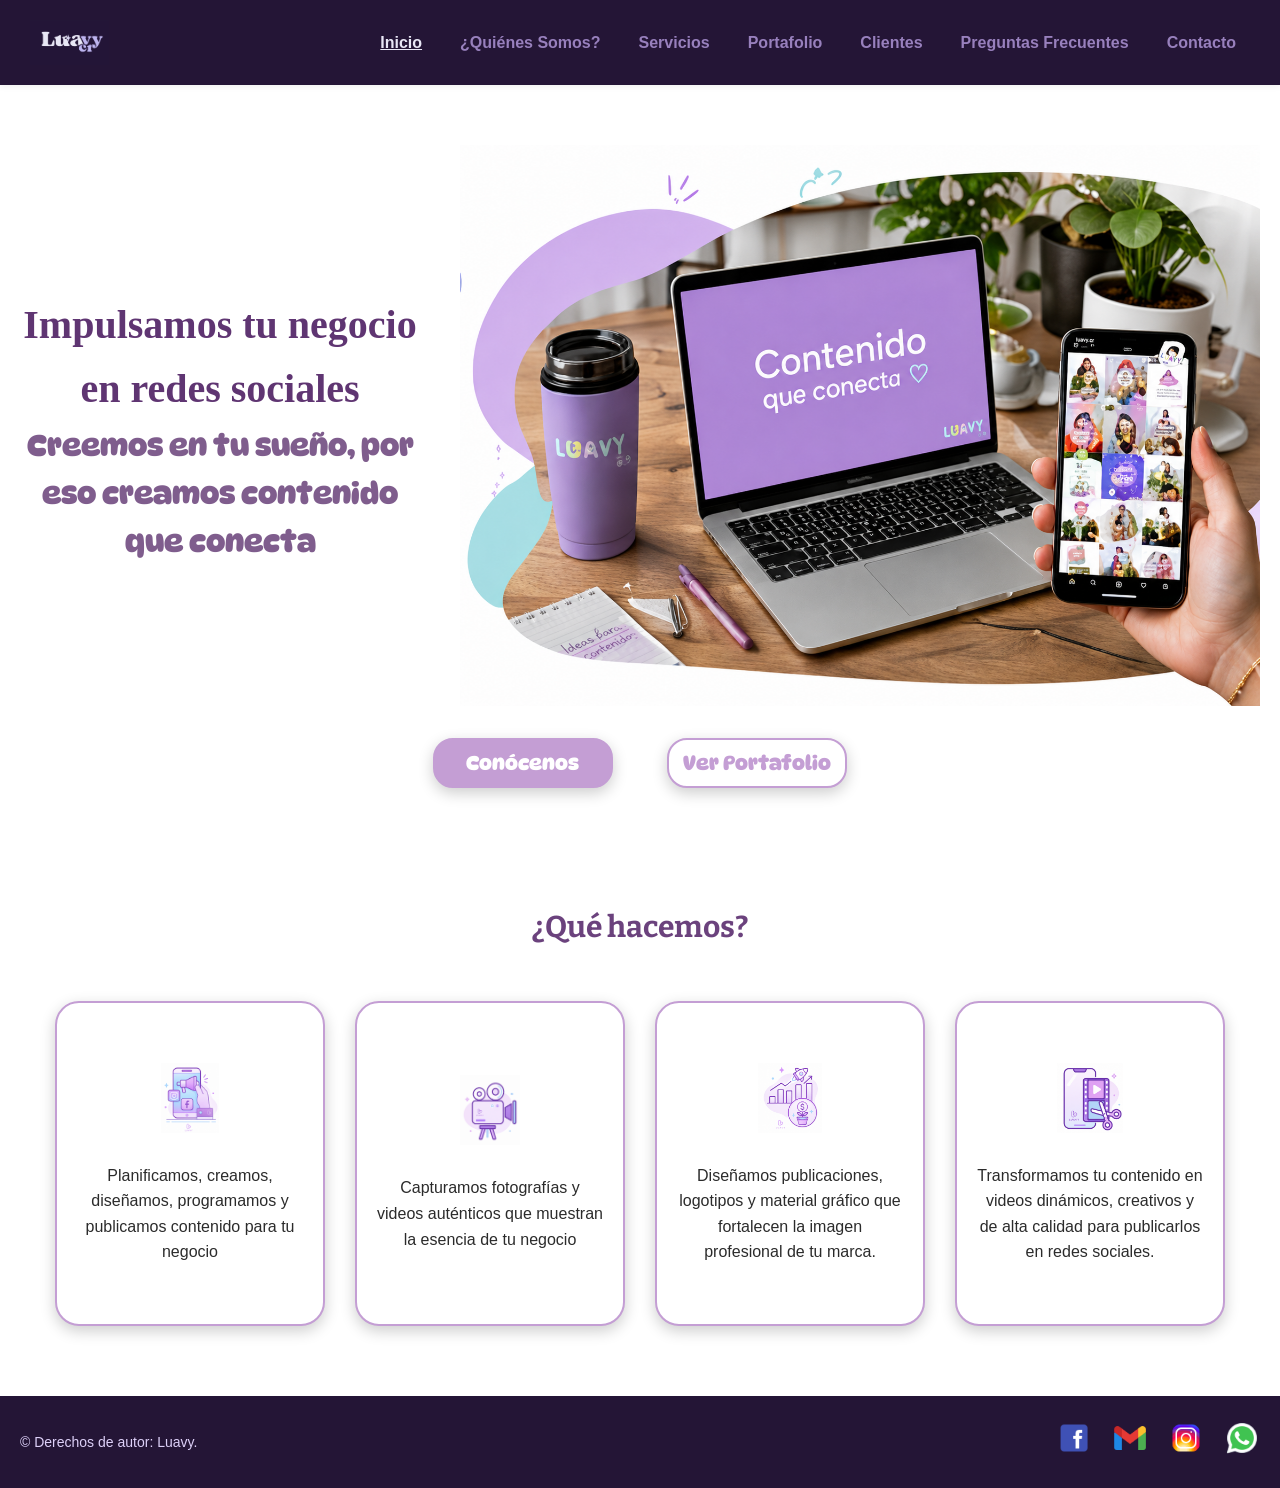
==== commit 686492ea: "Cambio de logo y rediseño de footer y Nav" ====
--- a/index.html
+++ b/index.html
@@ -6,7 +6,7 @@
     <meta name="description" content="Potencia la imagen digital de tu clínica o empresa con LUAVY. Especialistas en manejo de redes sociales, branding y diseño gráfico en Occidente. ¡Ver portafolio!">
     <meta name="keywords" content="redes sociales, diseño grafico, branding, luavy">
     <meta name="author" content="Jonder Andrey Chacón Umaña, Tania Pamela Loria Carballo, Yoel Chaves Alvarado">
-    <link rel="icon" type="image/x-icon" href="img/logo/logo.ico">
+    <link rel="icon" type="image/png" href="img/logo/logo_claro.png">
     <link rel="stylesheet" href="css/estilos.css">
     <title>Luavy - Inicio</title>
     <link rel="stylesheet" href="css/inicio.css">
@@ -14,7 +14,7 @@
 <body>
     <header>
         <nav>
-            <a href="index.html"><img src="img/logo/logo.jpeg" alt="Logo de Luavy" width="100" height="50"></a>
+            <a href="index.html"><img src="img/logo/logo_grande_oscuro.png" alt="Logo de Luavy" width="100" height="50"></a>
             <input type="checkbox" id="menu-toggle" class="menu-toggle">
             <label for="menu-toggle" class="menu-btn" aria-label="Abrir menú"><span></span><span></span><span></span></label>
             <ul>                
@@ -48,7 +48,7 @@
         </section>
         <!-- ¿Qué Hacemos? Resumen del trabajo y los servicios  -->
         <section class="queHacemos">
-            <h2>¿Qué hacemos?</h2><br>
+            <h2>¿Qué hacemos?</h2>
             <section class="descripcionQH">
                 <!--Icono -->
                 <img  class="iconoQH" src="img/iconos/servicios/ManejoRedesSociales.png" alt="Manejo de Redes Sociales">
--- a/css/estilos.css
+++ b/css/estilos.css
@@ -22,8 +22,8 @@
     position: sticky;
     top: 0;
     z-index: 100;
-    background-color: #ffffff;
-    border-bottom: 2px solid #c49ed4;
+    background-color: #241536;
+    padding: 10px 0;
     box-shadow: 0 2px 6px rgba(0, 0, 0, 0.06);
 }
 
@@ -74,13 +74,13 @@
     display: block;
     height: 3px;
     width: 100%;
-    background-color: #2b2b2b;
+    background-color: #9880BD;
     border-radius: 2px;
     transition: transform 0.3s ease, opacity 0.3s ease, background-color 0.3s ease;
 }
 
 .menu-btn:hover span {
-    background-color: #c49ed4;
+    background-color: #E9E7F6;
 }
 
 /* Animación de hamburguesa a "X" cuando el menú está abierto */
@@ -105,7 +105,7 @@
     order: 3;
     padding-top: 10px;
     margin-top: 10px;
-    border-top: 1px solid #f0e3f5;
+    border-top: 1px solid #E9E7F6;
 }
 
 .menu-toggle:checked ~ ul {
@@ -118,7 +118,7 @@
 
 header nav ul li a {
     display: block;
-    color: #000000;
+    color: #9880BD;
     text-decoration: none;
     font-weight: 600;
     padding: 12px 14px;
@@ -127,14 +127,52 @@
 }
 
 header nav ul li a:hover {
-    background-color: #f5eaf9;
-    color: #7a4d8c;
+    background-color: #9880BD;
+    color: #E9E7F6;
 }
 
 header nav ul li a.activo {
-    color: #7a4d8c;
-    background-color: #f5eaf9;
+    background-color: #9880BD;
+    color: #E9E7F6;
     text-decoration: underline;
+}
+
+/* =========================================================
+   FOOTER (Mobile First)
+   ========================================================= */
+footer {
+    background-color: #241536;
+    padding: 24px 20px;
+    margin-top: 40px;
+}
+
+footer .footer-container {
+    display: flex;
+    flex-direction: row;
+    align-items: center;
+    justify-content: space-between;
+    gap: 16px;
+    width: 100%;
+}
+
+footer p {
+    font-size: 14px;
+    color: #DDD0F8;
+}
+
+footer .redes {
+    display: flex;
+    gap: 18px;
+}
+
+footer img {
+    width: 32px;
+    height: 32px;
+    transition: transform 0.3s ease;
+}
+
+footer img:hover {
+    transform: scale(1.10);
 }
 
 /* A partir de escritorio: menú horizontal, sin hamburguesa */
@@ -171,56 +209,18 @@
     }
 
     header nav ul li a:hover {
-        border: 2px solid #c49ed4;
+        border: 2px solid #9880BD;
         background-color: transparent;
         text-decoration: underline;
         padding: 6px 12px;
+        color: #E9E7F6;
     }
 
     header nav ul li a.activo {
         background-color: transparent;
-        color: #c49ed4;
+        color: #E9E7F6;
         text-decoration: underline;
     }
-}
-
-/* =========================================================
-   FOOTER (Mobile First)
-   ========================================================= */
-footer {
-    background-color: #faf5fc;
-    border-top: 2px solid #c49ed4;
-    padding: 24px 20px;
-    margin-top: 40px;
-}
-
-footer .footer-container {
-    display: flex;
-    flex-direction: row;
-    align-items: center;
-    justify-content: space-between;
-    gap: 16px;
-    width: 100%;
-}
-
-footer p {
-    font-size: 14px;
-    color: #5a5a5a;
-}
-
-footer .redes {
-    display: flex;
-    gap: 18px;
-}
-
-footer img {
-    width: 32px;
-    height: 32px;
-    transition: transform 0.3s ease;
-}
-
-footer img:hover {
-    transform: scale(1.10);
 }
 
 @media (min-width: 1024px) {
--- a/css/inicio.css
+++ b/css/inicio.css
@@ -2,7 +2,7 @@
 @import url('https://fonts.googleapis.com/css2?family=Chewy&family=DynaPuff:wght@400..700&family=STIX+Two+Text:ital,wght@0,400..700;1,400..700&family=Shadows+Into+Light&display=swap');
 @import url('https://fonts.googleapis.com/css2?family=Bitter:ital,wght@0,100..900;1,100..900&family=Chewy&family=DynaPuff:wght@400..700&family=STIX+Two+Text:ital,wght@0,400..700;1,400..700&family=Shadows+Into+Light&display=swap');
 #banner{
-    max-width: 1200px;
+    max-width: 1500px;
     margin: 40px auto;
     padding: 20px;
 }
@@ -14,7 +14,7 @@
 }
 .contenidoBanner img{
     
-    max-width: 600px;
+    max-width: 800px;
     height: auto;
 }
 .textoBanner{
@@ -37,10 +37,10 @@
   flex-wrap: wrap;
   flex-direction: row; /* Apila las tarjetas horizontalmente */
   align-items: center;    /* Centra cada tarjeta horizontalmente */
-  gap: 20px;              /* Espacio vertical entre tarjetas */
-  max-width: 1200px; 
+  gap: 30px;              /* Espacio vertical entre tarjetas */
+  max-width: 1500px; 
   margin: 40px auto; 
-  padding: 20px;
+  padding: 30px;
 }
 .queHacemos h2{
     font-family: Bitter;
@@ -52,6 +52,7 @@
     align-items: center;
     justify-content: center;
     gap: 20px;
+    color: #410d58c7;
 }
 .descripcionQH{
   display: flex;
@@ -65,15 +66,19 @@
   border-radius: 24px; 
   box-shadow: 0px 5px 15px rgba(0, 0, 0, 0.2);
   padding: 20px;
-  gap: 20px;
+  gap: 30px;
   text-align: center;
   background-color: #ffffff;
   box-sizing: border-box;
+   transition: transform 0.3s ease;
 }
 .iconoQH{
     height: 70px;
     width: 70px;
     object-fit: contain;
+}
+.descripcionQH:hover{
+    transform: scale(1.04);
 }
 #btnConocenos, #btnPortafolio{
     height: 50px;
@@ -127,3 +132,50 @@
 #btnPortafolio a:active{
     color: white;
 }
+
+
+/* =========================================================
+   RESPONSIVE
+   ========================================================= */
+@media (max-width: 1024px) {
+    .contenidoBanner {
+        flex-direction: column;
+        gap: 20px;
+        text-align: center;
+    }
+
+    .contenidoBanner img {
+        max-width: 85%;
+        height: auto;
+    }
+
+    h1 {
+        font-size: 28px;
+    }
+
+    .textoBanner h2 {
+        font-size: 22px;
+    }
+
+    .descripcionQH {
+        width: 85%;
+        max-width: 300px;
+        height: auto;
+        min-height: 240px;
+    }
+
+    #btnConocenos, #btnPortafolio {
+        width: 85%;
+        max-width: 260px;
+    }
+}
+
+@media (max-width: 380px) {
+    h1 {
+        font-size: 24px;
+    }
+
+    .textoBanner h2 {
+        font-size: 18px;
+    }
+}
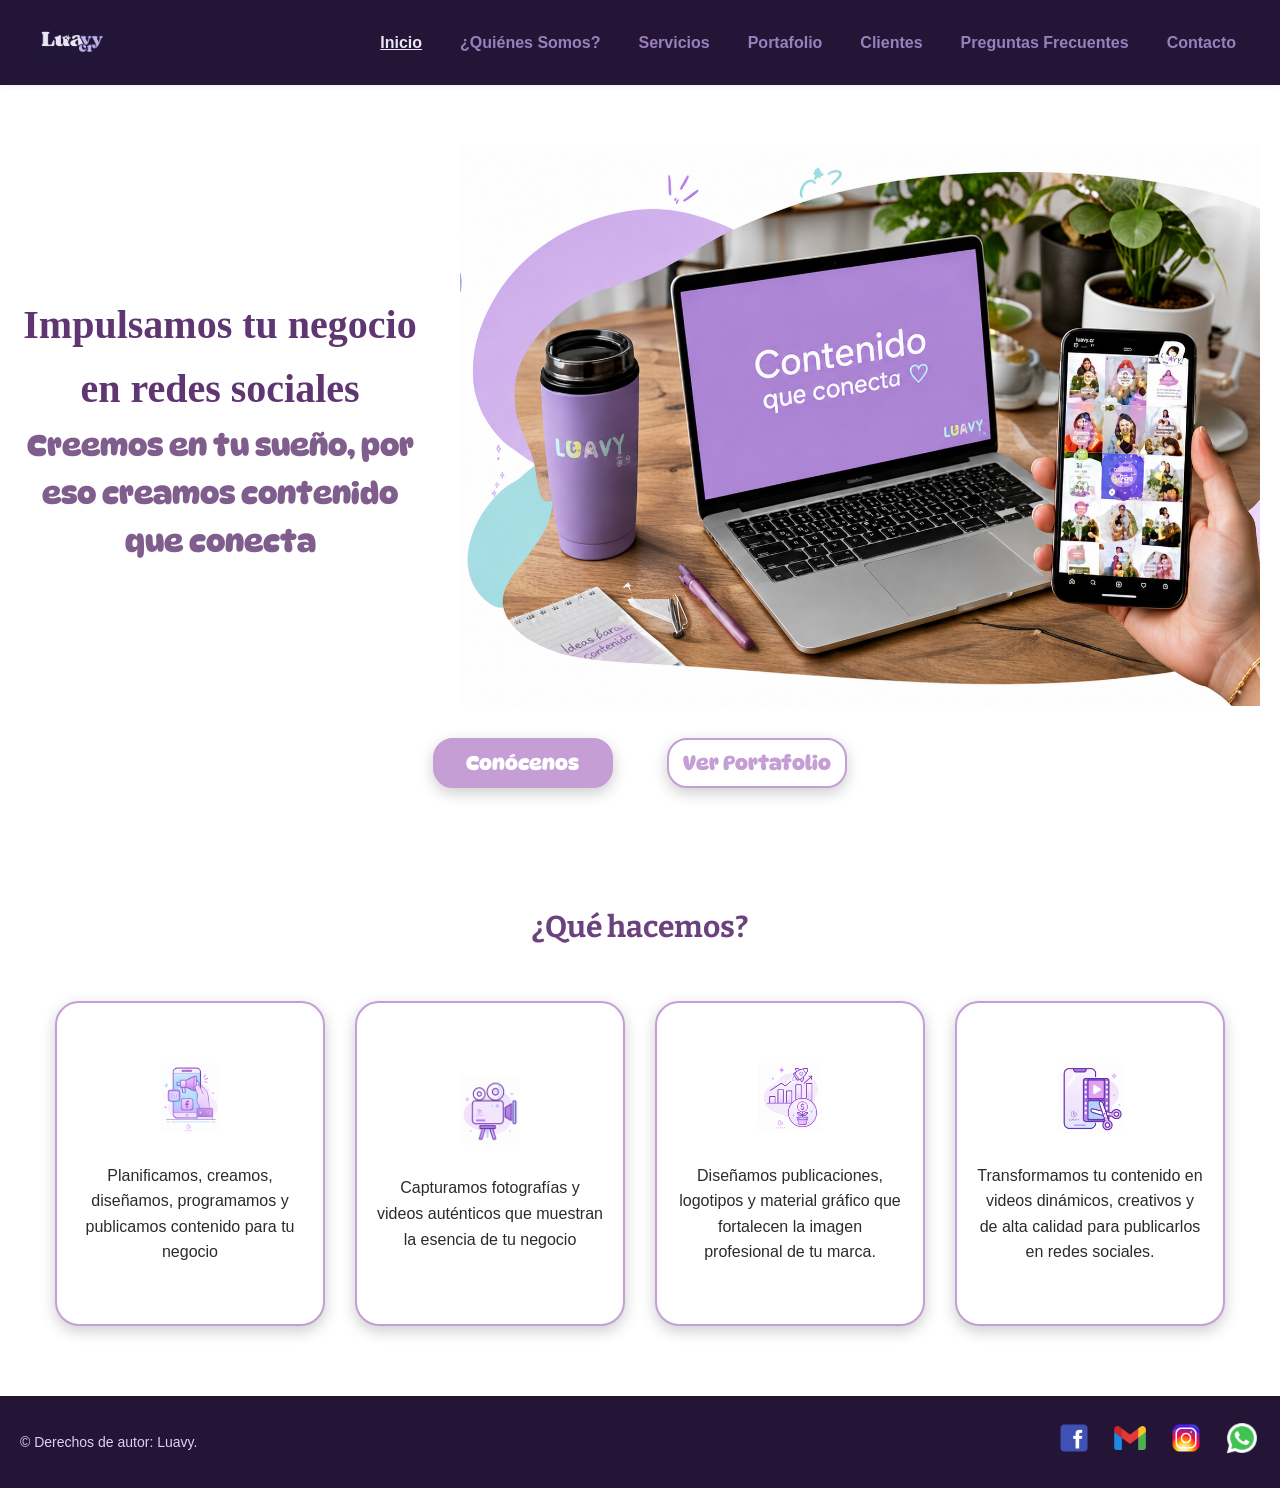
==== commit 624d7c4c: "Animación en Inicio" ====
--- a/index.html
+++ b/index.html
@@ -48,26 +48,26 @@
         </section>
         <!-- ¿Qué Hacemos? Resumen del trabajo y los servicios  -->
         <section class="queHacemos">
-            <h2>¿Qué hacemos?</h2>
-            <section class="descripcionQH">
+            <h2 class="aparecer">¿Qué hacemos?</h2>
+            <section class="descripcionQH aparecer">
                 <!--Icono -->
                 <img  class="iconoQH" src="img/iconos/servicios/ManejoRedesSociales.png" alt="Manejo de Redes Sociales">
                 <!-- Descripción del trabajo -->
                 <p>Planificamos, creamos, diseñamos, programamos y publicamos contenido para tu negocio</p>
             </section>
-            <section class="descripcionQH">
+            <section class="descripcionQH aparecer">
                 <!--Icono -->
                 <img class="iconoQH" src="img/iconos/servicios/CreaciónContenido.png" alt="Creación de Contenido">
                 <!-- Descripción del trabajo -->                             
                 <p>Capturamos fotografías y videos auténticos que muestran la esencia de tu negocio</p>
             </section>        
-            <section class="descripcionQH">
+            <section class="descripcionQH aparecer">
                 <!--Icono -->
                 <img class="iconoQH" src="img/iconos/servicios/IdentidadVisual.png" alt="Identidad Visual">
                 <!-- Descripción del trabajo -->
                 <p> Diseñamos publicaciones, logotipos y material gráfico que fortalecen la imagen profesional de tu marca.</p>
             </section>
-            <section class="descripcionQH">
+            <section class="descripcionQH aparecer">
                  <!--Icono -->
                 <img class="iconoQH" src="img/iconos/servicios/Edición.png" alt="Edición">
                 <!-- Descripción del trabajo -->
@@ -87,5 +87,25 @@
             </div>
         </div>
     </footer>
+
+
+
+    <script>
+        const elementos = document.querySelectorAll('.aparecer');
+        const observador = new IntersectionObserver((entradas, observer) => {
+            entradas.forEach(entrada => {
+                if (entrada.isIntersecting) {
+                    entrada.target.classList.add('mostrar');
+                    // Deja de observarlo para que no vuelva a animarse
+                    observer.unobserve(entrada.target);
+                }
+            });
+        }, {
+            threshold: 0.2
+        });
+        elementos.forEach(elemento => {
+            observador.observe(elemento);
+        });
+    </script>
 </body>
 </html>
--- a/css/inicio.css
+++ b/css/inicio.css
@@ -132,8 +132,39 @@
 #btnPortafolio a:active{
     color: white;
 }
-
-
+.aparecer {
+    opacity: 0;
+    transform: translateY(180px);
+}
+.aparecer.mostrar{
+    animation: aparecer 0.8s ease-out forwards;
+}
+@keyframes aparecer {
+    from {
+        opacity: 0;
+        transform: translateY(180px);
+    }
+
+    to {
+        opacity: 1;
+        transform: translateY(0);
+    }
+}
+.descripcionQH:nth-of-type(1) {
+    animation-delay: 0s
+}
+
+.descripcionQH:nth-of-type(2) {
+    animation-delay: 0.2s
+}
+
+.descripcionQH:nth-of-type(3) {
+    animation-delay: 0.4s
+}
+
+.descripcionQH:nth-of-type(4) {
+    animation-delay: 0.6s
+}
 /* =========================================================
    RESPONSIVE
    ========================================================= */
